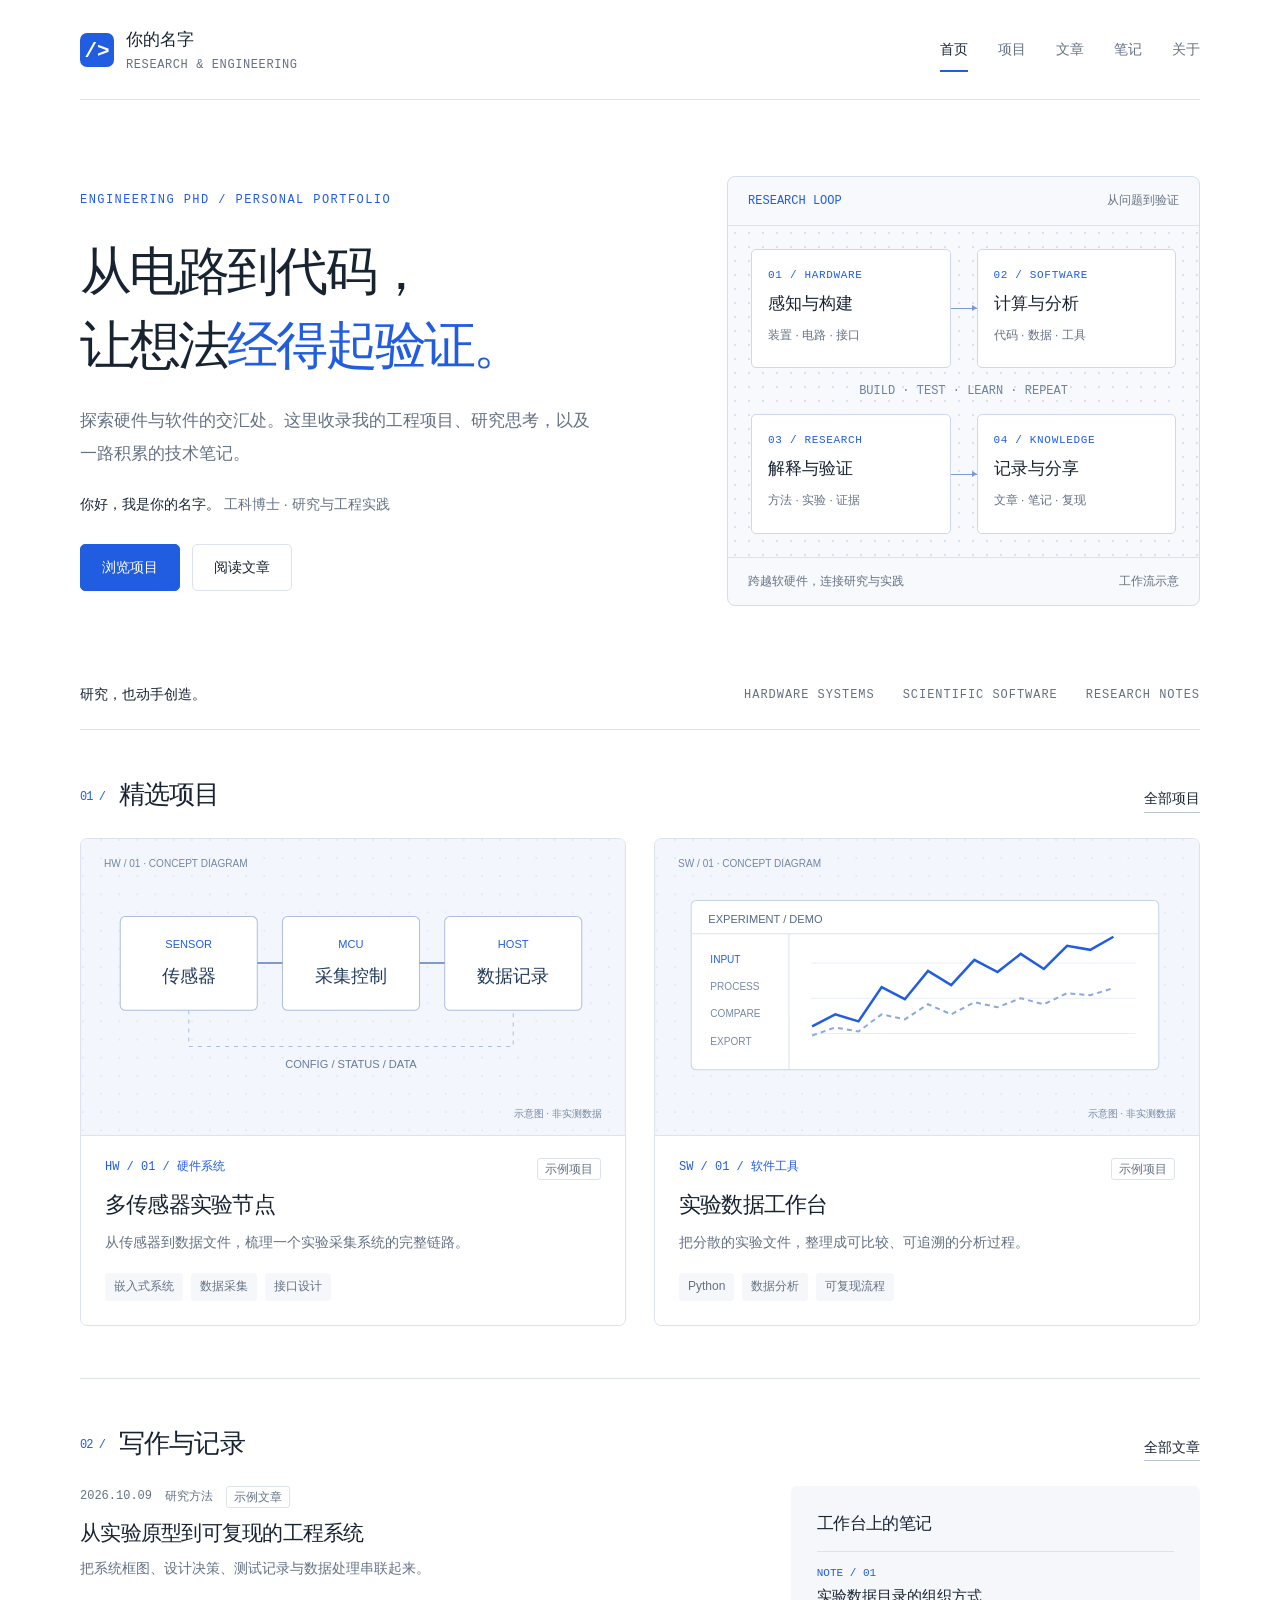
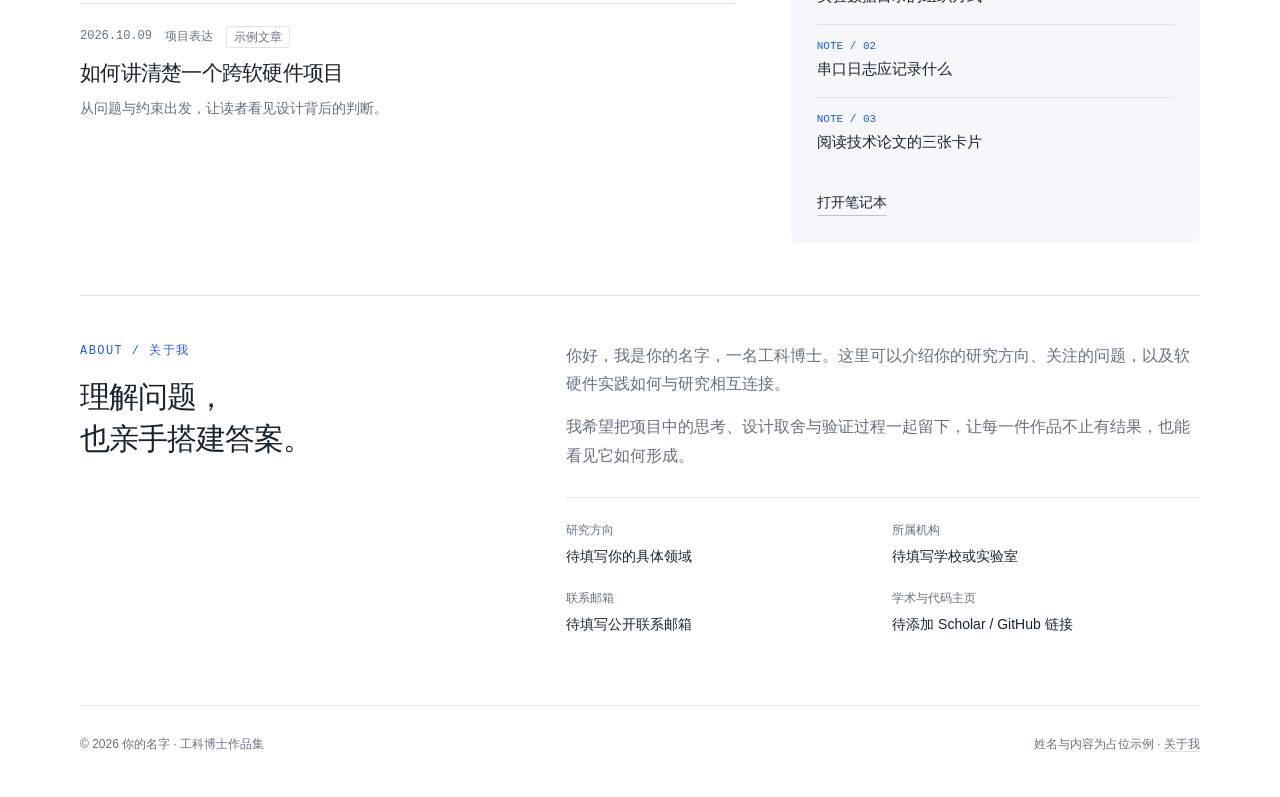
==== index.html @ ed9ca331 "Add files via upload" ====
<!doctype html>
<html lang="zh-CN">
<head>
  <meta charset="utf-8">
  <meta name="viewport" content="width=device-width, initial-scale=1">
  <title>工科博士作品集 · 你的名字</title>
  <meta name="description" content="你的名字的个人主页：硬件项目、软件工具、研究文章与技术笔记。">
  <meta name="theme-color" content="#215de1">
  <link rel="icon" type="image/svg+xml" href="data:image/svg+xml,%3Csvg xmlns='http://www.w3.org/2000/svg' viewBox='0 0 32 32'%3E%3Crect width='32' height='32' rx='7' fill='%23215de1'/%3E%3Cpath d='M12 8H8v16h4m8-16h4v16h-4M18 7l-4 18' fill='none' stroke='white' stroke-width='2'/%3E%3C/svg%3E">
  <link rel="stylesheet" href="assets/engineering.css">
  <script src="assets/site.js?v=2" defer></script>
</head>
<body>
  <a class="skip" href="#main">跳到主要内容</a>
  <div class="wrap">
    <header class="header">
      <a class="brand" href="index.html" aria-label="你的名字，首页"><span class="brand-icon" aria-hidden="true">/&gt;</span><span>你的名字<small>RESEARCH &amp; ENGINEERING</small></span></a>
      <nav class="nav" aria-label="主导航"><a href="index.html" aria-current="page">首页</a><a href="projects/index.html">项目</a><a href="articles/index.html">文章</a><a href="notes/index.html">笔记</a><a href="index.html#about">关于</a></nav>
    </header>
    <main id="main"><section class="hero"><div><p class="eyebrow">ENGINEERING PHD / PERSONAL PORTFOLIO</p><h1>从电路到代码，<br>让想法<span>经得起验证。</span></h1><p class="hero-description">探索硬件与软件的交汇处。这里收录我的工程项目、研究思考，以及一路积累的技术笔记。</p><p class="hero-name"><strong>你好，我是你的名字。</strong> 工科博士 · 研究与工程实践</p><div class="actions"><a class="button primary" href="projects/index.html">浏览项目</a><a class="button" href="articles/index.html">阅读文章</a></div></div><aside class="research-board" aria-label="研究工作流示意"><div class="board-title"><b>RESEARCH LOOP</b><span>从问题到验证</span></div><div class="board-grid"><div class="flow-row"><div class="flow-cell"><small>01 / HARDWARE</small><strong>感知与构建</strong><span>装置 · 电路 · 接口</span></div><span class="connector" aria-hidden="true"></span><div class="flow-cell"><small>02 / SOFTWARE</small><strong>计算与分析</strong><span>代码 · 数据 · 工具</span></div></div><div class="flow-return">BUILD · TEST · LEARN · REPEAT</div><div class="flow-row"><div class="flow-cell"><small>03 / RESEARCH</small><strong>解释与验证</strong><span>方法 · 实验 · 证据</span></div><span class="connector" aria-hidden="true"></span><div class="flow-cell"><small>04 / KNOWLEDGE</small><strong>记录与分享</strong><span>文章 · 笔记 · 复现</span></div></div></div><div class="board-caption"><span>跨越软硬件，连接研究与实践</span><span>工作流示意</span></div></aside></section>
    <div class="discipline-bar"><span>研究，也动手创造。</span><span>HARDWARE SYSTEMS</span><span>SCIENTIFIC SOFTWARE</span><span>RESEARCH NOTES</span></div>
    <section class="section" aria-labelledby="projects-title"><div class="section-head"><h2 id="projects-title"><small>01 /</small>精选项目</h2><a class="text-link" href="projects/index.html">全部项目</a></div><div class="project-grid"><a class="project-card" href="projects/sensor-node.html" data-category="hardware"><div class="project-cover"><svg xmlns="http://www.w3.org/2000/svg" viewBox="0 0 538 294" role="img" aria-label="多传感器实验节点的概念架构示意，非实测结果"><defs><pattern id="grid-sensor-node" width="18" height="18" patternUnits="userSpaceOnUse"><circle cx="1" cy="1" r=".7" fill="#ccd8eb"/></pattern></defs><rect width="538" height="294" fill="#f3f6fc"/><rect width="538" height="294" fill="url(#grid-sensor-node)"/><g font-family="Segoe UI,Microsoft YaHei,sans-serif"><text x="22" y="28" font-size="10" fill="#7287a5">HW / 01 · CONCEPT DIAGRAM</text><rect x="38" y="77" width="136" height="93" rx="5" fill="white" stroke="#adbfdb"/><text x="106" y="108" fill="#215de1" font-size="11" text-anchor="middle">SENSOR</text><text x="106" y="142" fill="#223b5c" font-size="18" text-anchor="middle">传感器</text><rect x="199" y="77" width="136" height="93" rx="5" fill="white" stroke="#adbfdb"/><text x="267" y="108" fill="#215de1" font-size="11" text-anchor="middle">MCU</text><text x="267" y="142" fill="#223b5c" font-size="18" text-anchor="middle">采集控制</text><rect x="360" y="77" width="136" height="93" rx="5" fill="white" stroke="#adbfdb"/><text x="428" y="108" fill="#215de1" font-size="11" text-anchor="middle">HOST</text><text x="428" y="142" fill="#223b5c" font-size="18" text-anchor="middle">数据记录</text><path d="M174 123h25m136 0h25" fill="none" stroke="#7f9bc8" stroke-width="2"/><path d="M106 170v36h322v-36" fill="none" stroke="#adbfdb" stroke-dasharray="4 5"/><text x="267" y="227" text-anchor="middle" fill="#657b9b" font-size="11">CONFIG / STATUS / DATA</text><text x="516" y="276" text-anchor="end" fill="#7287a5" font-size="10">示意图 · 非实测数据</text></g></svg></div><div class="project-info"><div class="project-top"><span class="category">HW / 01 / 硬件系统</span><span class="sample">示例项目</span></div><h3>多传感器实验节点</h3><p>从传感器到数据文件，梳理一个实验采集系统的完整链路。</p><div class="tags"><span>嵌入式系统</span><span>数据采集</span><span>接口设计</span></div></div></a><a class="project-card" href="projects/data-workbench.html" data-category="software"><div class="project-cover"><svg xmlns="http://www.w3.org/2000/svg" viewBox="0 0 538 294" role="img" aria-label="实验数据工作台的概念架构示意，非实测结果"><defs><pattern id="grid-data-workbench" width="18" height="18" patternUnits="userSpaceOnUse"><circle cx="1" cy="1" r=".7" fill="#ccd8eb"/></pattern></defs><rect width="538" height="294" fill="#f3f6fc"/><rect width="538" height="294" fill="url(#grid-data-workbench)"/><g font-family="Segoe UI,Microsoft YaHei,sans-serif"><text x="22" y="28" font-size="10" fill="#7287a5">SW / 01 · CONCEPT DIAGRAM</text><rect x="35" y="61" width="464" height="168" rx="5" fill="white" stroke="#c5d4ea"/><path d="M35 94h464M132 94v135" stroke="#d9e3f0"/><text x="52" y="83" fill="#526987" font-size="11">EXPERIMENT / DEMO</text><text x="54" y="123" fill="#215de1" font-size="10">INPUT</text><text x="54" y="150" fill="#778aa4" font-size="10">PROCESS</text><text x="54" y="177" fill="#778aa4" font-size="10">COMPARE</text><text x="54" y="204" fill="#778aa4" font-size="10">EXPORT</text><path d="M154 123h322m-322 35h322m-322 35h322" stroke="#e7edf6"/><path d="M155 186l23-12 23 7 23-34 23 12 23-28 23 14 23-25 23 12 23-18 23 15 23-23 23 4 23-13" fill="none" stroke="#215de1" stroke-width="2.5"/><path d="M155 195l23-8 23 4 23-17 23 5 23-15 23 10 23-12 23 5 23-9 23 6 23-11 23 2 23-7" fill="none" stroke="#8ba9df" stroke-width="2" stroke-dasharray="5 4"/><text x="516" y="276" text-anchor="end" fill="#7287a5" font-size="10">示意图 · 非实测数据</text></g></svg></div><div class="project-info"><div class="project-top"><span class="category">SW / 01 / 软件工具</span><span class="sample">示例项目</span></div><h3>实验数据工作台</h3><p>把分散的实验文件，整理成可比较、可追溯的分析过程。</p><div class="tags"><span>Python</span><span>数据分析</span><span>可复现流程</span></div></div></a></div></section>
    <section class="section" aria-labelledby="writing-title"><div class="section-head"><h2 id="writing-title"><small>02 /</small>写作与记录</h2><a class="text-link" href="articles/index.html">全部文章</a></div><div class="writing-layout"><div><a class="writing-row" href="articles/reproducible-engineering.html"><div class="meta"><time datetime="2026-10-09">2026.10.09</time><span>研究方法</span><span class="sample">示例文章</span></div><h3>从实验原型到可复现的工程系统</h3><p>把系统框图、设计决策、测试记录与数据处理串联起来。</p></a><a class="writing-row" href="articles/telling-an-engineering-project.html"><div class="meta"><time datetime="2026-10-09">2026.10.09</time><span>项目表达</span><span class="sample">示例文章</span></div><h3>如何讲清楚一个跨软硬件项目</h3><p>从问题与约束出发，让读者看见设计背后的判断。</p></a></div><aside class="note-box"><h3>工作台上的笔记</h3><a class="note-link" href="notes/experiment-folders.html"><small>NOTE / 01</small>实验数据目录的组织方式</a><a class="note-link" href="notes/serial-logging.html"><small>NOTE / 02</small>串口日志应记录什么</a><a class="note-link" href="notes/paper-reading.html"><small>NOTE / 03</small>阅读技术论文的三张卡片</a><a class="text-link" href="notes/index.html" style="display:inline-block;margin-top:20px">打开笔记本</a></aside></div></section>
    <section class="section about" id="about" aria-labelledby="about-title"><div><p class="eyebrow">ABOUT / 关于我</p><h2 id="about-title">理解问题，<br>也亲手搭建答案。</h2></div><div class="about-copy"><p>你好，我是你的名字，一名工科博士。这里可以介绍你的研究方向、关注的问题，以及软硬件实践如何与研究相互连接。</p><p>我希望把项目中的思考、设计取舍与验证过程一起留下，让每一件作品不止有结果，也能看见它如何形成。</p><dl class="profile-fields"><div><dt>研究方向</dt><dd>待填写你的具体领域</dd></div><div><dt>所属机构</dt><dd>待填写学校或实验室</dd></div><div><dt>联系邮箱</dt><dd>待填写公开联系邮箱</dd></div><div><dt>学术与代码主页</dt><dd>待添加 Scholar / GitHub 链接</dd></div></dl></div></section></main>
    <footer class="footer"><span>© 2026 你的名字 · 工科博士作品集</span><span>姓名与内容为占位示例 · <a href="index.html#about">关于我</a></span></footer>
  </div>
</body>
</html>
---- assets/engineering.css ----
@charset "UTF-8";
:root{--ink:#182332;--muted:#657183;--blue:#215de1;--line:#dce3ed;--light:#f5f7fb;--paper:#fff;--mono:"Cascadia Code",Consolas,monospace;font-family:Inter,"Segoe UI","PingFang SC","Microsoft YaHei",sans-serif;color:var(--ink);background:var(--paper);font-synthesis:none}
*{box-sizing:border-box}html{scroll-behavior:smooth;scroll-padding-top:28px}body{margin:0;font-size:16px;line-height:1.8}a{color:inherit;text-decoration:none}a:hover{color:var(--blue)}a:focus-visible,button:focus-visible{outline:3px solid var(--blue);outline-offset:5px}button{font:inherit;cursor:pointer}img,svg{max-width:100%;display:block}h1,h2,h3,p{margin:0}h1,h2,h3{line-height:1.4;font-weight:600;letter-spacing:-.035em}::selection{background:#dbe6ff}.wrap{max-width:1192px;margin:auto;padding:0 36px}.skip{position:absolute;left:20px;top:-90px;padding:12px;background:var(--ink);color:white;z-index:99}.skip:focus{top:10px}.header{height:100px;display:flex;align-items:center;justify-content:space-between;gap:24px;border-bottom:1px solid var(--line)}.brand{display:flex;align-items:center;gap:12px;font-size:17px;font-weight:650;white-space:nowrap}.brand-icon{background:var(--blue);color:white;width:34px;height:34px;border-radius:7px;display:grid;place-items:center;font-family:var(--mono);font-size:21px}.brand small{font:12px var(--mono);color:var(--muted);font-weight:400;display:block;letter-spacing:.05em;line-height:1.5}.nav{display:flex;gap:30px;align-items:center;font-size:14px}.nav a{color:var(--muted);padding:12px 0;position:relative}.nav a[aria-current="page"]{font-weight:600;color:var(--ink)}.nav a[aria-current="page"]:after{content:"";height:2px;background:var(--blue);position:absolute;bottom:2px;left:0;right:0}.eyebrow{font:12px/1.6 var(--mono);letter-spacing:.12em;color:var(--blue)}.hero{display:grid;grid-template-columns:1.25fr 1fr;align-items:center;gap:56px;padding:76px 0 60px}.hero h1{font-size:clamp(38px,4.1vw,57px);letter-spacing:-.055em;line-height:1.4;margin:24px 0}.hero h1 span{color:var(--blue)}.hero-description{font-size:17px;max-width:510px;color:var(--muted);line-height:1.9}.hero-name{font-size:14px;margin-top:22px;color:var(--muted)}.hero-name strong{color:var(--ink);font-weight:550}.actions{display:flex;gap:12px;margin-top:27px;flex-wrap:wrap}.button{display:inline-flex;align-items:center;justify-content:center;min-height:46px;padding:10px 21px;border:1px solid var(--line);border-radius:5px;font-size:14px;font-weight:550}.button.primary{background:var(--blue);color:white;border-color:var(--blue)}.button.primary:hover{background:#1249bd}.button:hover{background:var(--light)}.research-board{border:1px solid #d3deef;border-radius:8px;background:#f7f9fd;overflow:hidden}.board-title{display:flex;justify-content:space-between;gap:12px;border-bottom:1px solid #dbe3f0;padding:15px 20px;font:12px/1.5 var(--mono);color:var(--muted)}.board-title b{font-weight:500;color:var(--blue)}.board-grid{padding:23px;background-image:radial-gradient(#d9e1ee .8px,transparent .8px);background-size:14px 14px}.flow-row{display:grid;grid-template-columns:1fr 26px 1fr;align-items:center}.flow-cell{padding:19px 16px;border:1px solid #cbd8ee;border-radius:5px;background:white}.flow-cell small{font:11px var(--mono);color:var(--blue);display:block;letter-spacing:.06em;margin-bottom:8px}.flow-cell strong{font-size:17px;font-weight:550;display:block}.flow-cell span{font-size:12px;color:var(--muted)}.connector{height:1px;background:#7d9bcc;position:relative}.connector:after{content:"";position:absolute;right:0;top:-3px;border-left:5px solid #7d9bcc;border-top:3px solid transparent;border-bottom:3px solid transparent}.flow-return{font:12px var(--mono);color:#6c829e;padding:16px 0;text-align:center}.board-caption{padding:13px 20px;border-top:1px solid #dbe3f0;display:flex;justify-content:space-between;gap:10px;font-size:12px;color:var(--muted)}.discipline-bar{display:flex;gap:28px;align-items:center;padding:20px 0 25px;border-bottom:1px solid var(--line);color:var(--muted);font:12px var(--mono);letter-spacing:.08em;flex-wrap:wrap}.discipline-bar span:first-child{color:var(--ink);letter-spacing:0;font:14px "Microsoft YaHei",sans-serif;margin-right:auto}.section{padding:46px 0 52px;border-bottom:1px solid var(--line)}.section-head{display:flex;justify-content:space-between;align-items:baseline;gap:20px;margin-bottom:25px}.section-head h2{font-size:26px}.section-head h2 small{font:12px var(--mono);color:var(--blue);margin-right:14px;vertical-align:middle}.text-link{font-size:14px;border-bottom:1px solid #bac6d8;white-space:nowrap}.project-grid{display:grid;grid-template-columns:1fr 1fr;gap:30px 28px}.project-card{min-width:0;display:block;border:1px solid var(--line);border-radius:7px;overflow:hidden;transition:box-shadow .2s,border-color .2s;background:white}.project-card:hover{border-color:#8ba7dc;box-shadow:0 6px 22px #1d3f8310}.project-cover{aspect-ratio:1.83;background:#f2f5fa;overflow:hidden;display:grid;place-items:center;border-bottom:1px solid var(--line)}.project-cover svg{width:100%;height:100%}.project-info{padding:22px 24px 24px}.project-top{display:flex;justify-content:space-between;gap:10px;margin-bottom:10px}.category{font:12px var(--mono);color:var(--blue)}.sample{font-size:12px;color:var(--muted);border:1px solid var(--line);border-radius:3px;padding:0 7px;line-height:1.7}.project-info h3{font-size:22px;margin-bottom:9px}.project-info p{font-size:14px;color:var(--muted);line-height:1.85}.tags{display:flex;flex-wrap:wrap;gap:8px;margin-top:17px}.tags span{font-size:12px;background:var(--light);padding:3px 9px;color:var(--muted);border-radius:3px}.writing-layout{display:grid;grid-template-columns:1.6fr 1fr;gap:56px}.writing-row{display:block;border-top:1px solid var(--line);padding:22px 0}.writing-row:first-child{border-top:0;padding-top:0}.writing-row h3{font-size:21px;margin:10px 0 8px}.writing-row p{font-size:14px;color:var(--muted)}.meta{font-size:12px;color:var(--muted);display:flex;align-items:center;gap:13px;flex-wrap:wrap}.meta time{font-family:var(--mono)}.note-box{padding:26px;background:var(--light);border-radius:6px}.note-box h3{font-size:17px;font-weight:550;margin-bottom:15px}.note-link{display:block;border-top:1px solid var(--line);padding:15px 0;font-size:15px}.note-link:last-child{padding-bottom:0}.note-link small{font:11px var(--mono);color:var(--blue);display:block;margin-bottom:3px}.about{display:grid;grid-template-columns:1fr 1.5fr;gap:64px}.about h2{font-size:30px;margin:15px 0}.about-copy p{font-size:16px;color:var(--muted)}.about-copy p+p{margin-top:14px}.profile-fields{display:grid;grid-template-columns:1fr 1fr;gap:18px;margin-top:26px;border-top:1px solid var(--line);padding-top:22px}.profile-fields dt{font-size:12px;color:var(--muted)}.profile-fields dd{font-size:14px;margin:3px 0 0}.footer{display:flex;justify-content:space-between;gap:24px;align-items:center;font-size:12px;color:var(--muted);padding:28px 0 36px}.footer a{border-bottom:1px solid var(--line)}.page-intro{padding:58px 0 34px;max-width:770px}.page-intro h1{font-size:43px;margin:16px 0}.page-intro p{color:var(--muted);font-size:17px}.page-body{padding-bottom:68px;min-height:50vh}.filter-bar{display:flex;align-items:center;justify-content:space-between;gap:20px;margin:2px 0 26px;flex-wrap:wrap}.filters{display:flex;gap:9px;flex-wrap:wrap}.filter{border:1px solid var(--line);background:white;color:var(--muted);border-radius:4px;padding:7px 16px;font-size:14px;min-height:40px}.filter[aria-pressed="true"]{background:var(--ink);border-color:var(--ink);color:white}.filter:hover{border-color:var(--ink)}.count{color:var(--muted);font-size:13px}.note-grid{display:grid;grid-template-columns:repeat(3,1fr);gap:20px}.note-card{padding:24px;border:1px solid var(--line);border-top:3px solid #7298e9;border-radius:4px;display:flex;flex-direction:column;min-width:0}.note-card h2{font-size:22px;margin:18px 0 12px}.note-card p{font-size:14px;color:var(--muted)}.note-card .tags{margin-top:auto;padding-top:20px}.article-list{max-width:870px}.article-list .writing-row{padding:28px 0;border-top:1px solid var(--line)}.article-list .writing-row h2{font-size:25px;margin:12px 0}.article-list .writing-row p{font-size:16px}.reading{max-width:800px;margin:auto;padding-bottom:64px}.breadcrumb{display:inline-block;font-size:14px;color:var(--muted);margin-top:32px;border-bottom:1px solid var(--line)}.detail-header{padding:32px 0}.detail-header h1{font-size:clamp(30px,4vw,43px);margin:18px 0;line-height:1.45}.detail-header .summary{font-size:17px;color:var(--muted);margin-bottom:22px}.detail-visual{border:1px solid var(--line);border-radius:7px;overflow:hidden;margin-bottom:28px}.detail-visual svg{width:100%;height:auto}.notice{border-left:3px solid var(--blue);background:var(--light);padding:14px 18px;font-size:13px;color:var(--muted);margin:0 0 28px}.prose{font-size:17px;line-height:2}.prose h2{font-size:25px;margin:32px 0 16px}.prose h3{font-size:20px;margin:26px 0 12px}.prose p{margin:0 0 18px}.prose ul,.prose ol{padding-left:26px;margin:16px 0 24px}.prose li{padding-left:4px;margin-bottom:8px}.prose blockquote{margin:28px 0;padding:8px 0 8px 24px;border-left:2px solid var(--blue);color:var(--blue);font-size:21px}.prose a{color:var(--blue);text-decoration:underline;text-underline-offset:4px}.prose pre{font:13px/1.9 var(--mono);background:var(--light);border:1px solid var(--line);padding:22px;border-radius:5px;overflow:auto;max-width:100%}.prose code{font-family:var(--mono);font-size:.86em}.facts{display:grid;grid-template-columns:repeat(3,1fr);gap:22px;padding:22px 0;border-top:1px solid var(--line);border-bottom:1px solid var(--line);margin:0 0 30px}.facts dt{font-size:12px;color:var(--muted);margin-bottom:5px}.facts dd{margin:0;font-size:14px}.detail-end{margin-top:42px;padding-top:24px;border-top:1px solid var(--line);display:flex;justify-content:space-between;gap:20px;font-size:14px}.asset-caption{font-size:12px;color:var(--muted);margin:-17px 0 28px}.empty{padding:30px;color:var(--muted);background:var(--light)}[hidden]{display:none!important}
@media(max-width:900px){.hero{gap:32px;grid-template-columns:1.1fr 1fr}.hero h1{font-size:42px}.flow-cell{padding:14px 10px}.flow-cell strong{font-size:15px}.board-grid{padding:18px}.writing-layout{gap:30px}.note-grid{grid-template-columns:1fr 1fr}.nav{gap:24px}.about{gap:40px}}
@media(max-width:720px){.wrap{padding:0 24px}.header{height:auto;min-height:100px;gap:12px;padding:18px 0;flex-wrap:wrap}.nav{gap:25px}.hero{grid-template-columns:1fr;padding:43px 0 35px;gap:30px}.hero h1{font-size:44px;margin:20px 0}.hero-description{font-size:16px}.research-board{max-width:100%}.board-grid{padding:20px}.flow-cell{padding:16px}.discipline-bar{gap:16px;font-size:11px}.discipline-bar span:first-child{width:100%;margin:0}.section{padding:34px 0 40px}.section-head h2{font-size:24px}.project-grid{gap:20px}.project-info{padding:18px}.project-info h3{font-size:20px}.writing-layout{grid-template-columns:1fr;gap:22px}.about{grid-template-columns:1fr;gap:12px}.page-intro{padding:42px 0 30px}.page-intro h1{font-size:37px}.page-intro p{font-size:16px}.facts{grid-template-columns:1fr;gap:14px}.prose{font-size:16px}.prose h2{font-size:23px}.footer{flex-wrap:wrap;gap:10px}.note-grid{grid-template-columns:1fr}.note-card{min-height:0}.detail-header h1{font-size:32px}}
@media(max-width:500px){.wrap{padding:0 20px}.header{display:block;padding:17px 0 10px}.brand{font-size:16px;gap:10px}.brand small{display:inline-block;margin-left:10px;font-size:10px}.brand-icon{width:30px;height:30px;font-size:19px}.nav{justify-content:space-between;gap:14px;margin-top:11px}.nav a{padding:7px 0;font-size:14px}.hero h1{font-size:36px;line-height:1.45}.hero-name{font-size:13px}.eyebrow{font-size:11px}.board-title{padding:12px 16px;font-size:11px}.board-grid{padding:16px}.flow-cell{padding:14px 12px}.flow-cell strong{font-size:15px}.flow-cell small{font-size:10px}.flow-cell span{font-size:11px}.board-caption{font-size:11px;padding:11px 16px}.project-grid{grid-template-columns:1fr;gap:24px}.project-info{padding:21px}.project-info h3{font-size:21px}.section-head h2{font-size:23px}.section-head h2 small{margin-right:10px}.text-link{font-size:13px}.section-head{gap:10px}.profile-fields{grid-template-columns:1fr}.note-box{padding:22px}.detail-header h1{font-size:29px}.detail-end{flex-wrap:wrap}.prose pre{padding:16px;font-size:12px}.article-list .writing-row h2{font-size:23px}.footer span{max-width:100%}.filter{padding:7px 13px}.count{font-size:12px}}
@media(prefers-reduced-motion:reduce){html{scroll-behavior:auto}*{transition:none!important}}
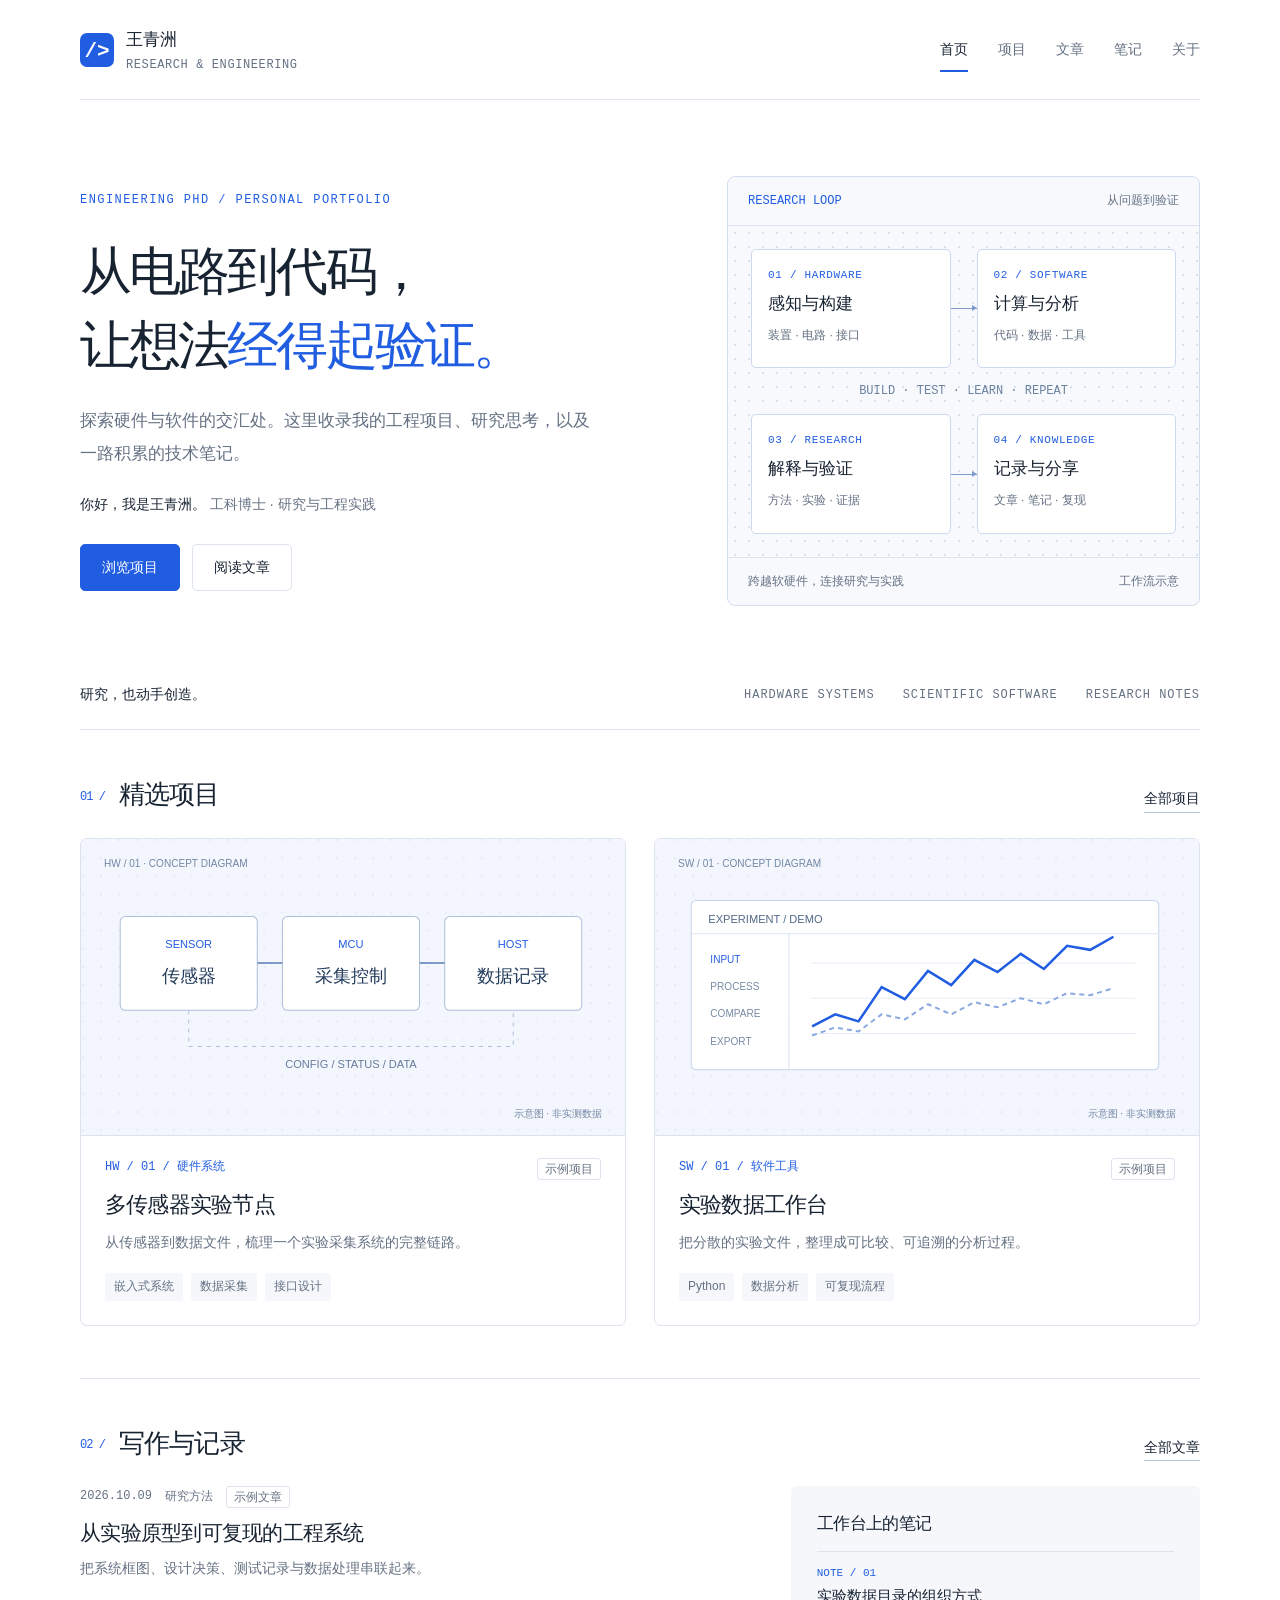
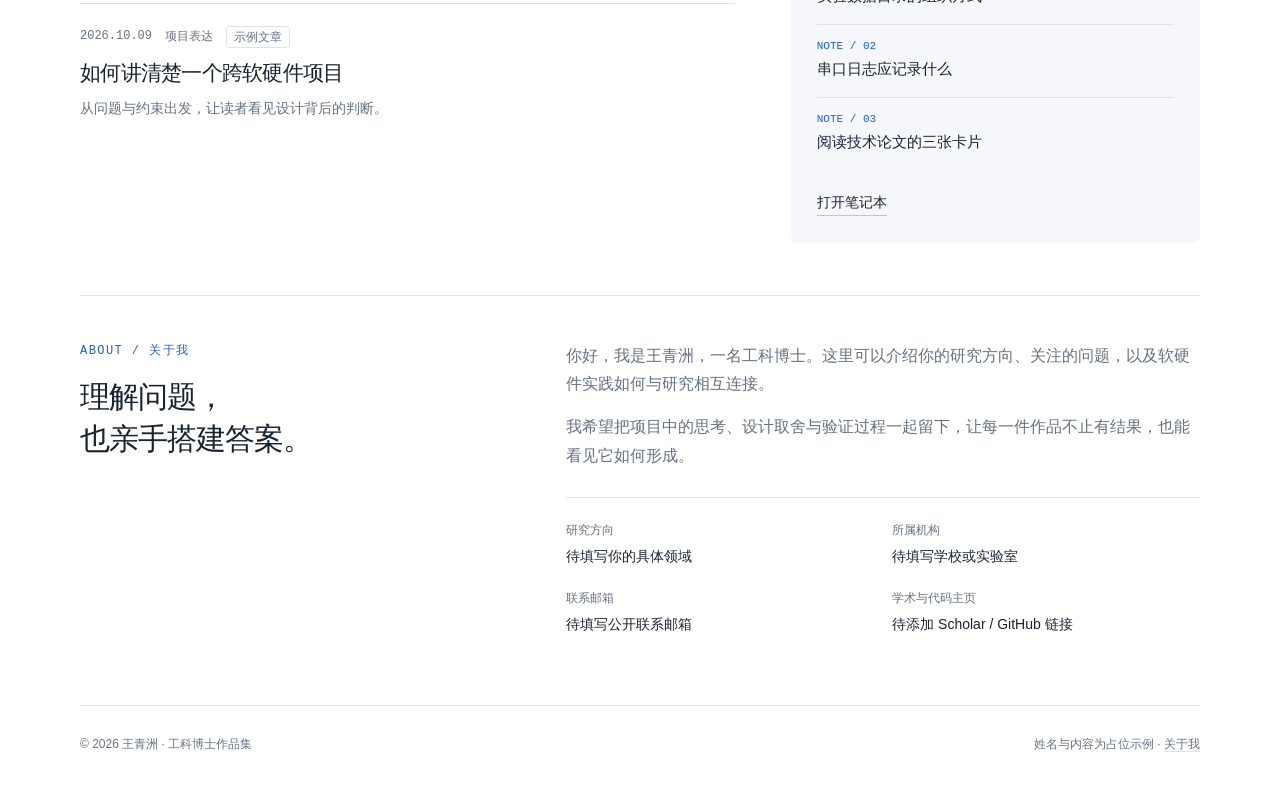
==== commit e5d6d476: "Update index.html" ====
--- a/index.html
+++ b/index.html
@@ -3,8 +3,8 @@
 <head>
   <meta charset="utf-8">
   <meta name="viewport" content="width=device-width, initial-scale=1">
-  <title>工科博士作品集 · 你的名字</title>
-  <meta name="description" content="你的名字的个人主页：硬件项目、软件工具、研究文章与技术笔记。">
+  <title>王青洲</title>
+  <meta name="description" content="王青洲的个人主页：硬件项目、软件工具、研究文章与技术笔记。">
   <meta name="theme-color" content="#215de1">
   <link rel="icon" type="image/svg+xml" href="data:image/svg+xml,%3Csvg xmlns='http://www.w3.org/2000/svg' viewBox='0 0 32 32'%3E%3Crect width='32' height='32' rx='7' fill='%23215de1'/%3E%3Cpath d='M12 8H8v16h4m8-16h4v16h-4M18 7l-4 18' fill='none' stroke='white' stroke-width='2'/%3E%3C/svg%3E">
   <link rel="stylesheet" href="assets/engineering.css">
@@ -14,15 +14,15 @@
   <a class="skip" href="#main">跳到主要内容</a>
   <div class="wrap">
     <header class="header">
-      <a class="brand" href="index.html" aria-label="你的名字，首页"><span class="brand-icon" aria-hidden="true">/&gt;</span><span>你的名字<small>RESEARCH &amp; ENGINEERING</small></span></a>
+      <a class="brand" href="index.html" aria-label="王青洲，首页"><span class="brand-icon" aria-hidden="true">/&gt;</span><span>王青洲<small>RESEARCH &amp; ENGINEERING</small></span></a>
       <nav class="nav" aria-label="主导航"><a href="index.html" aria-current="page">首页</a><a href="projects/index.html">项目</a><a href="articles/index.html">文章</a><a href="notes/index.html">笔记</a><a href="index.html#about">关于</a></nav>
     </header>
-    <main id="main"><section class="hero"><div><p class="eyebrow">ENGINEERING PHD / PERSONAL PORTFOLIO</p><h1>从电路到代码，<br>让想法<span>经得起验证。</span></h1><p class="hero-description">探索硬件与软件的交汇处。这里收录我的工程项目、研究思考，以及一路积累的技术笔记。</p><p class="hero-name"><strong>你好，我是你的名字。</strong> 工科博士 · 研究与工程实践</p><div class="actions"><a class="button primary" href="projects/index.html">浏览项目</a><a class="button" href="articles/index.html">阅读文章</a></div></div><aside class="research-board" aria-label="研究工作流示意"><div class="board-title"><b>RESEARCH LOOP</b><span>从问题到验证</span></div><div class="board-grid"><div class="flow-row"><div class="flow-cell"><small>01 / HARDWARE</small><strong>感知与构建</strong><span>装置 · 电路 · 接口</span></div><span class="connector" aria-hidden="true"></span><div class="flow-cell"><small>02 / SOFTWARE</small><strong>计算与分析</strong><span>代码 · 数据 · 工具</span></div></div><div class="flow-return">BUILD · TEST · LEARN · REPEAT</div><div class="flow-row"><div class="flow-cell"><small>03 / RESEARCH</small><strong>解释与验证</strong><span>方法 · 实验 · 证据</span></div><span class="connector" aria-hidden="true"></span><div class="flow-cell"><small>04 / KNOWLEDGE</small><strong>记录与分享</strong><span>文章 · 笔记 · 复现</span></div></div></div><div class="board-caption"><span>跨越软硬件，连接研究与实践</span><span>工作流示意</span></div></aside></section>
+    <main id="main"><section class="hero"><div><p class="eyebrow">ENGINEERING PHD / PERSONAL PORTFOLIO</p><h1>从电路到代码，<br>让想法<span>经得起验证。</span></h1><p class="hero-description">探索硬件与软件的交汇处。这里收录我的工程项目、研究思考，以及一路积累的技术笔记。</p><p class="hero-name"><strong>你好，我是王青洲。</strong> 工科博士 · 研究与工程实践</p><div class="actions"><a class="button primary" href="projects/index.html">浏览项目</a><a class="button" href="articles/index.html">阅读文章</a></div></div><aside class="research-board" aria-label="研究工作流示意"><div class="board-title"><b>RESEARCH LOOP</b><span>从问题到验证</span></div><div class="board-grid"><div class="flow-row"><div class="flow-cell"><small>01 / HARDWARE</small><strong>感知与构建</strong><span>装置 · 电路 · 接口</span></div><span class="connector" aria-hidden="true"></span><div class="flow-cell"><small>02 / SOFTWARE</small><strong>计算与分析</strong><span>代码 · 数据 · 工具</span></div></div><div class="flow-return">BUILD · TEST · LEARN · REPEAT</div><div class="flow-row"><div class="flow-cell"><small>03 / RESEARCH</small><strong>解释与验证</strong><span>方法 · 实验 · 证据</span></div><span class="connector" aria-hidden="true"></span><div class="flow-cell"><small>04 / KNOWLEDGE</small><strong>记录与分享</strong><span>文章 · 笔记 · 复现</span></div></div></div><div class="board-caption"><span>跨越软硬件，连接研究与实践</span><span>工作流示意</span></div></aside></section>
     <div class="discipline-bar"><span>研究，也动手创造。</span><span>HARDWARE SYSTEMS</span><span>SCIENTIFIC SOFTWARE</span><span>RESEARCH NOTES</span></div>
     <section class="section" aria-labelledby="projects-title"><div class="section-head"><h2 id="projects-title"><small>01 /</small>精选项目</h2><a class="text-link" href="projects/index.html">全部项目</a></div><div class="project-grid"><a class="project-card" href="projects/sensor-node.html" data-category="hardware"><div class="project-cover"><svg xmlns="http://www.w3.org/2000/svg" viewBox="0 0 538 294" role="img" aria-label="多传感器实验节点的概念架构示意，非实测结果"><defs><pattern id="grid-sensor-node" width="18" height="18" patternUnits="userSpaceOnUse"><circle cx="1" cy="1" r=".7" fill="#ccd8eb"/></pattern></defs><rect width="538" height="294" fill="#f3f6fc"/><rect width="538" height="294" fill="url(#grid-sensor-node)"/><g font-family="Segoe UI,Microsoft YaHei,sans-serif"><text x="22" y="28" font-size="10" fill="#7287a5">HW / 01 · CONCEPT DIAGRAM</text><rect x="38" y="77" width="136" height="93" rx="5" fill="white" stroke="#adbfdb"/><text x="106" y="108" fill="#215de1" font-size="11" text-anchor="middle">SENSOR</text><text x="106" y="142" fill="#223b5c" font-size="18" text-anchor="middle">传感器</text><rect x="199" y="77" width="136" height="93" rx="5" fill="white" stroke="#adbfdb"/><text x="267" y="108" fill="#215de1" font-size="11" text-anchor="middle">MCU</text><text x="267" y="142" fill="#223b5c" font-size="18" text-anchor="middle">采集控制</text><rect x="360" y="77" width="136" height="93" rx="5" fill="white" stroke="#adbfdb"/><text x="428" y="108" fill="#215de1" font-size="11" text-anchor="middle">HOST</text><text x="428" y="142" fill="#223b5c" font-size="18" text-anchor="middle">数据记录</text><path d="M174 123h25m136 0h25" fill="none" stroke="#7f9bc8" stroke-width="2"/><path d="M106 170v36h322v-36" fill="none" stroke="#adbfdb" stroke-dasharray="4 5"/><text x="267" y="227" text-anchor="middle" fill="#657b9b" font-size="11">CONFIG / STATUS / DATA</text><text x="516" y="276" text-anchor="end" fill="#7287a5" font-size="10">示意图 · 非实测数据</text></g></svg></div><div class="project-info"><div class="project-top"><span class="category">HW / 01 / 硬件系统</span><span class="sample">示例项目</span></div><h3>多传感器实验节点</h3><p>从传感器到数据文件，梳理一个实验采集系统的完整链路。</p><div class="tags"><span>嵌入式系统</span><span>数据采集</span><span>接口设计</span></div></div></a><a class="project-card" href="projects/data-workbench.html" data-category="software"><div class="project-cover"><svg xmlns="http://www.w3.org/2000/svg" viewBox="0 0 538 294" role="img" aria-label="实验数据工作台的概念架构示意，非实测结果"><defs><pattern id="grid-data-workbench" width="18" height="18" patternUnits="userSpaceOnUse"><circle cx="1" cy="1" r=".7" fill="#ccd8eb"/></pattern></defs><rect width="538" height="294" fill="#f3f6fc"/><rect width="538" height="294" fill="url(#grid-data-workbench)"/><g font-family="Segoe UI,Microsoft YaHei,sans-serif"><text x="22" y="28" font-size="10" fill="#7287a5">SW / 01 · CONCEPT DIAGRAM</text><rect x="35" y="61" width="464" height="168" rx="5" fill="white" stroke="#c5d4ea"/><path d="M35 94h464M132 94v135" stroke="#d9e3f0"/><text x="52" y="83" fill="#526987" font-size="11">EXPERIMENT / DEMO</text><text x="54" y="123" fill="#215de1" font-size="10">INPUT</text><text x="54" y="150" fill="#778aa4" font-size="10">PROCESS</text><text x="54" y="177" fill="#778aa4" font-size="10">COMPARE</text><text x="54" y="204" fill="#778aa4" font-size="10">EXPORT</text><path d="M154 123h322m-322 35h322m-322 35h322" stroke="#e7edf6"/><path d="M155 186l23-12 23 7 23-34 23 12 23-28 23 14 23-25 23 12 23-18 23 15 23-23 23 4 23-13" fill="none" stroke="#215de1" stroke-width="2.5"/><path d="M155 195l23-8 23 4 23-17 23 5 23-15 23 10 23-12 23 5 23-9 23 6 23-11 23 2 23-7" fill="none" stroke="#8ba9df" stroke-width="2" stroke-dasharray="5 4"/><text x="516" y="276" text-anchor="end" fill="#7287a5" font-size="10">示意图 · 非实测数据</text></g></svg></div><div class="project-info"><div class="project-top"><span class="category">SW / 01 / 软件工具</span><span class="sample">示例项目</span></div><h3>实验数据工作台</h3><p>把分散的实验文件，整理成可比较、可追溯的分析过程。</p><div class="tags"><span>Python</span><span>数据分析</span><span>可复现流程</span></div></div></a></div></section>
     <section class="section" aria-labelledby="writing-title"><div class="section-head"><h2 id="writing-title"><small>02 /</small>写作与记录</h2><a class="text-link" href="articles/index.html">全部文章</a></div><div class="writing-layout"><div><a class="writing-row" href="articles/reproducible-engineering.html"><div class="meta"><time datetime="2026-10-09">2026.10.09</time><span>研究方法</span><span class="sample">示例文章</span></div><h3>从实验原型到可复现的工程系统</h3><p>把系统框图、设计决策、测试记录与数据处理串联起来。</p></a><a class="writing-row" href="articles/telling-an-engineering-project.html"><div class="meta"><time datetime="2026-10-09">2026.10.09</time><span>项目表达</span><span class="sample">示例文章</span></div><h3>如何讲清楚一个跨软硬件项目</h3><p>从问题与约束出发，让读者看见设计背后的判断。</p></a></div><aside class="note-box"><h3>工作台上的笔记</h3><a class="note-link" href="notes/experiment-folders.html"><small>NOTE / 01</small>实验数据目录的组织方式</a><a class="note-link" href="notes/serial-logging.html"><small>NOTE / 02</small>串口日志应记录什么</a><a class="note-link" href="notes/paper-reading.html"><small>NOTE / 03</small>阅读技术论文的三张卡片</a><a class="text-link" href="notes/index.html" style="display:inline-block;margin-top:20px">打开笔记本</a></aside></div></section>
-    <section class="section about" id="about" aria-labelledby="about-title"><div><p class="eyebrow">ABOUT / 关于我</p><h2 id="about-title">理解问题，<br>也亲手搭建答案。</h2></div><div class="about-copy"><p>你好，我是你的名字，一名工科博士。这里可以介绍你的研究方向、关注的问题，以及软硬件实践如何与研究相互连接。</p><p>我希望把项目中的思考、设计取舍与验证过程一起留下，让每一件作品不止有结果，也能看见它如何形成。</p><dl class="profile-fields"><div><dt>研究方向</dt><dd>待填写你的具体领域</dd></div><div><dt>所属机构</dt><dd>待填写学校或实验室</dd></div><div><dt>联系邮箱</dt><dd>待填写公开联系邮箱</dd></div><div><dt>学术与代码主页</dt><dd>待添加 Scholar / GitHub 链接</dd></div></dl></div></section></main>
-    <footer class="footer"><span>© 2026 你的名字 · 工科博士作品集</span><span>姓名与内容为占位示例 · <a href="index.html#about">关于我</a></span></footer>
+    <section class="section about" id="about" aria-labelledby="about-title"><div><p class="eyebrow">ABOUT / 关于我</p><h2 id="about-title">理解问题，<br>也亲手搭建答案。</h2></div><div class="about-copy"><p>你好，我是王青洲，一名工科博士。这里可以介绍你的研究方向、关注的问题，以及软硬件实践如何与研究相互连接。</p><p>我希望把项目中的思考、设计取舍与验证过程一起留下，让每一件作品不止有结果，也能看见它如何形成。</p><dl class="profile-fields"><div><dt>研究方向</dt><dd>待填写你的具体领域</dd></div><div><dt>所属机构</dt><dd>待填写学校或实验室</dd></div><div><dt>联系邮箱</dt><dd>待填写公开联系邮箱</dd></div><div><dt>学术与代码主页</dt><dd>待添加 Scholar / GitHub 链接</dd></div></dl></div></section></main>
+    <footer class="footer"><span>© 2026 王青洲 · 工科博士作品集</span><span>姓名与内容为占位示例 · <a href="index.html#about">关于我</a></span></footer>
   </div>
 </body>
 </html>
